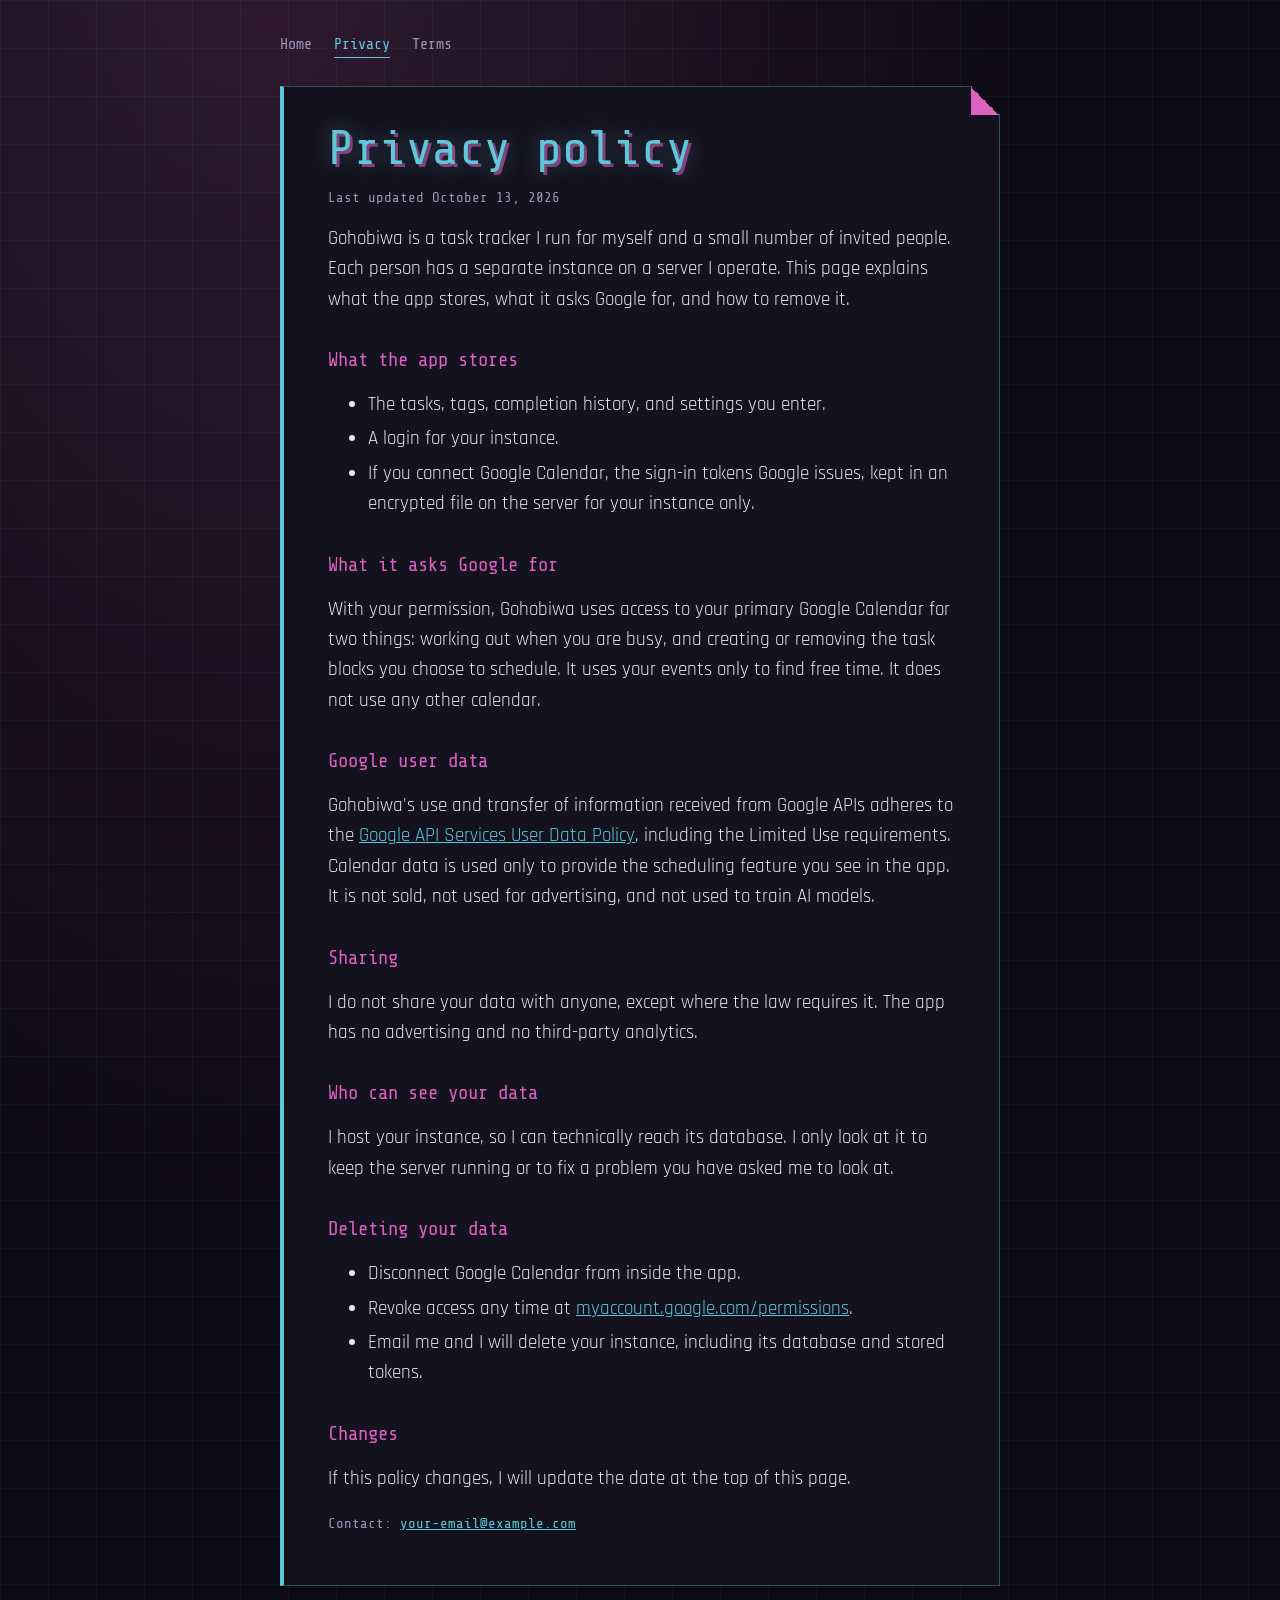
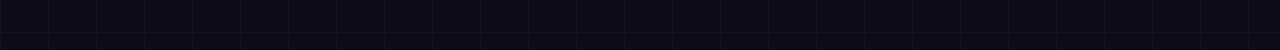
==== privacy.html @ ed5a4636 "Add files via upload" ====
<!doctype html>
<html lang="en">
<head>
<meta charset="utf-8">
<meta name="viewport" content="width=device-width, initial-scale=1">
<title>Privacy policy - Gohobiwa</title>
<link rel="preconnect" href="https://fonts.googleapis.com">
<link rel="preconnect" href="https://fonts.gstatic.com" crossorigin>
<link href="https://fonts.googleapis.com/css2?family=Rajdhani:wght@400;600&family=Share+Tech+Mono&display=swap" rel="stylesheet">
<link rel="stylesheet" href="style.css">
</head>
<body>
<div class="wrap">
<nav aria-label="Site">
<a href="index.html">Home</a>
<a href="privacy.html" aria-current="page">Privacy</a>
<a href="terms.html">Terms</a>
</nav>
<main>
<h1>Privacy policy</h1>
<p class="meta">Last updated October 13, 2026</p>
<p>Gohobiwa is a task tracker I run for myself and a small number of invited people. Each person has a separate instance on a server I operate. This page explains what the app stores, what it asks Google for, and how to remove it.</p>

<h2>What the app stores</h2>
<ul>
<li>The tasks, tags, completion history, and settings you enter.</li>
<li>A login for your instance.</li>
<li>If you connect Google Calendar, the sign-in tokens Google issues, kept in an encrypted file on the server for your instance only.</li>
</ul>

<h2>What it asks Google for</h2>
<p>With your permission, Gohobiwa uses access to your primary Google Calendar for two things: working out when you are busy, and creating or removing the task blocks you choose to schedule. It uses your events only to find free time. It does not use any other calendar.</p>

<h2>Google user data</h2>
<p>Gohobiwa's use and transfer of information received from Google APIs adheres to the <a href="https://developers.google.com/terms/api-services-user-data-policy">Google API Services User Data Policy</a>, including the Limited Use requirements. Calendar data is used only to provide the scheduling feature you see in the app. It is not sold, not used for advertising, and not used to train AI models.</p>

<h2>Sharing</h2>
<p>I do not share your data with anyone, except where the law requires it. The app has no advertising and no third-party analytics.</p>

<h2>Who can see your data</h2>
<p>I host your instance, so I can technically reach its database. I only look at it to keep the server running or to fix a problem you have asked me to look at.</p>

<h2>Deleting your data</h2>
<ul>
<li>Disconnect Google Calendar from inside the app.</li>
<li>Revoke access any time at <a href="https://myaccount.google.com/permissions">myaccount.google.com/permissions</a>.</li>
<li>Email me and I will delete your instance, including its database and stored tokens.</li>
</ul>

<h2>Changes</h2>
<p>If this policy changes, I will update the date at the top of this page.</p>

<footer>
<p>Contact: <a href="mailto:your-email@example.com">your-email@example.com</a></p>
</footer>
</main>
</div>
</body>
</html>
---- style.css ----
:root{--void:#0c0a14;--panel:#15121f;--cyan:#5ec8d8;--mag:#db62c0;--text:#e8e4f4;--dim:#9d97b5;color-scheme:dark}
*{box-sizing:border-box}
html{background:var(--void)}
body{margin:0;color:var(--text);font:400 19px/1.6 Rajdhani,"Segoe UI",system-ui,sans-serif;min-height:100vh;
background:linear-gradient(rgba(94,200,216,.05) 1px,transparent 1px) 0 0/48px 48px,linear-gradient(90deg,rgba(94,200,216,.05) 1px,transparent 1px) 0 0/48px 48px,radial-gradient(ellipse at 20% -10%,rgba(219,98,192,.18),transparent 55%),var(--void)}
.wrap{max-width:760px;margin:0 auto;padding:32px 20px 64px}
nav{display:flex;gap:22px;font:15px "Share Tech Mono",ui-monospace,Consolas,monospace;margin-bottom:28px}
nav a{color:var(--dim);text-decoration:none;padding:4px 0;border-bottom:1px solid transparent}
nav a:hover,nav a[aria-current]{color:var(--cyan);border-color:var(--cyan)}
a{color:var(--cyan)}
a:focus-visible{outline:2px solid var(--mag);outline-offset:3px}
main{position:relative;background:var(--panel);border:1px solid rgba(94,200,216,.35);border-left:4px solid var(--cyan);padding:36px clamp(20px,5vw,44px) 40px;clip-path:polygon(0 0,calc(100% - 28px) 0,100% 28px,100% 100%,0 100%);overflow:hidden}
main::after{content:"";position:absolute;top:0;right:0;width:28px;height:28px;background:linear-gradient(to bottom left,transparent 50%,var(--mag) 50%)}
main::before{content:"";position:absolute;left:0;right:0;top:0;height:2px;background:linear-gradient(90deg,transparent,var(--cyan),transparent);box-shadow:0 0 14px var(--cyan);animation:scan 1.4s ease-out both}
@keyframes scan{from{top:0;opacity:1}to{top:100%;opacity:0}}
@media (prefers-reduced-motion:reduce){main::before{display:none}}
h1{font:400 clamp(2.1rem,7vw,3rem)/1.1 "Share Tech Mono",ui-monospace,Consolas,monospace;color:var(--cyan);text-shadow:3px 3px 0 rgba(219,98,192,.55),0 0 22px rgba(94,200,216,.4);margin:0 0 12px}
h1.hero{font-size:clamp(2.8rem,11vw,4.6rem)}
h2{font:400 1.2rem "Share Tech Mono",ui-monospace,Consolas,monospace;color:var(--mag);margin:34px 0 8px}
p,li{max-width:66ch}
li{margin:4px 0}
.lead{font-size:1.45rem;line-height:1.35}
.meta,footer{color:var(--dim);font:14px "Share Tech Mono",ui-monospace,Consolas,monospace}
footer{margin-top:22px}
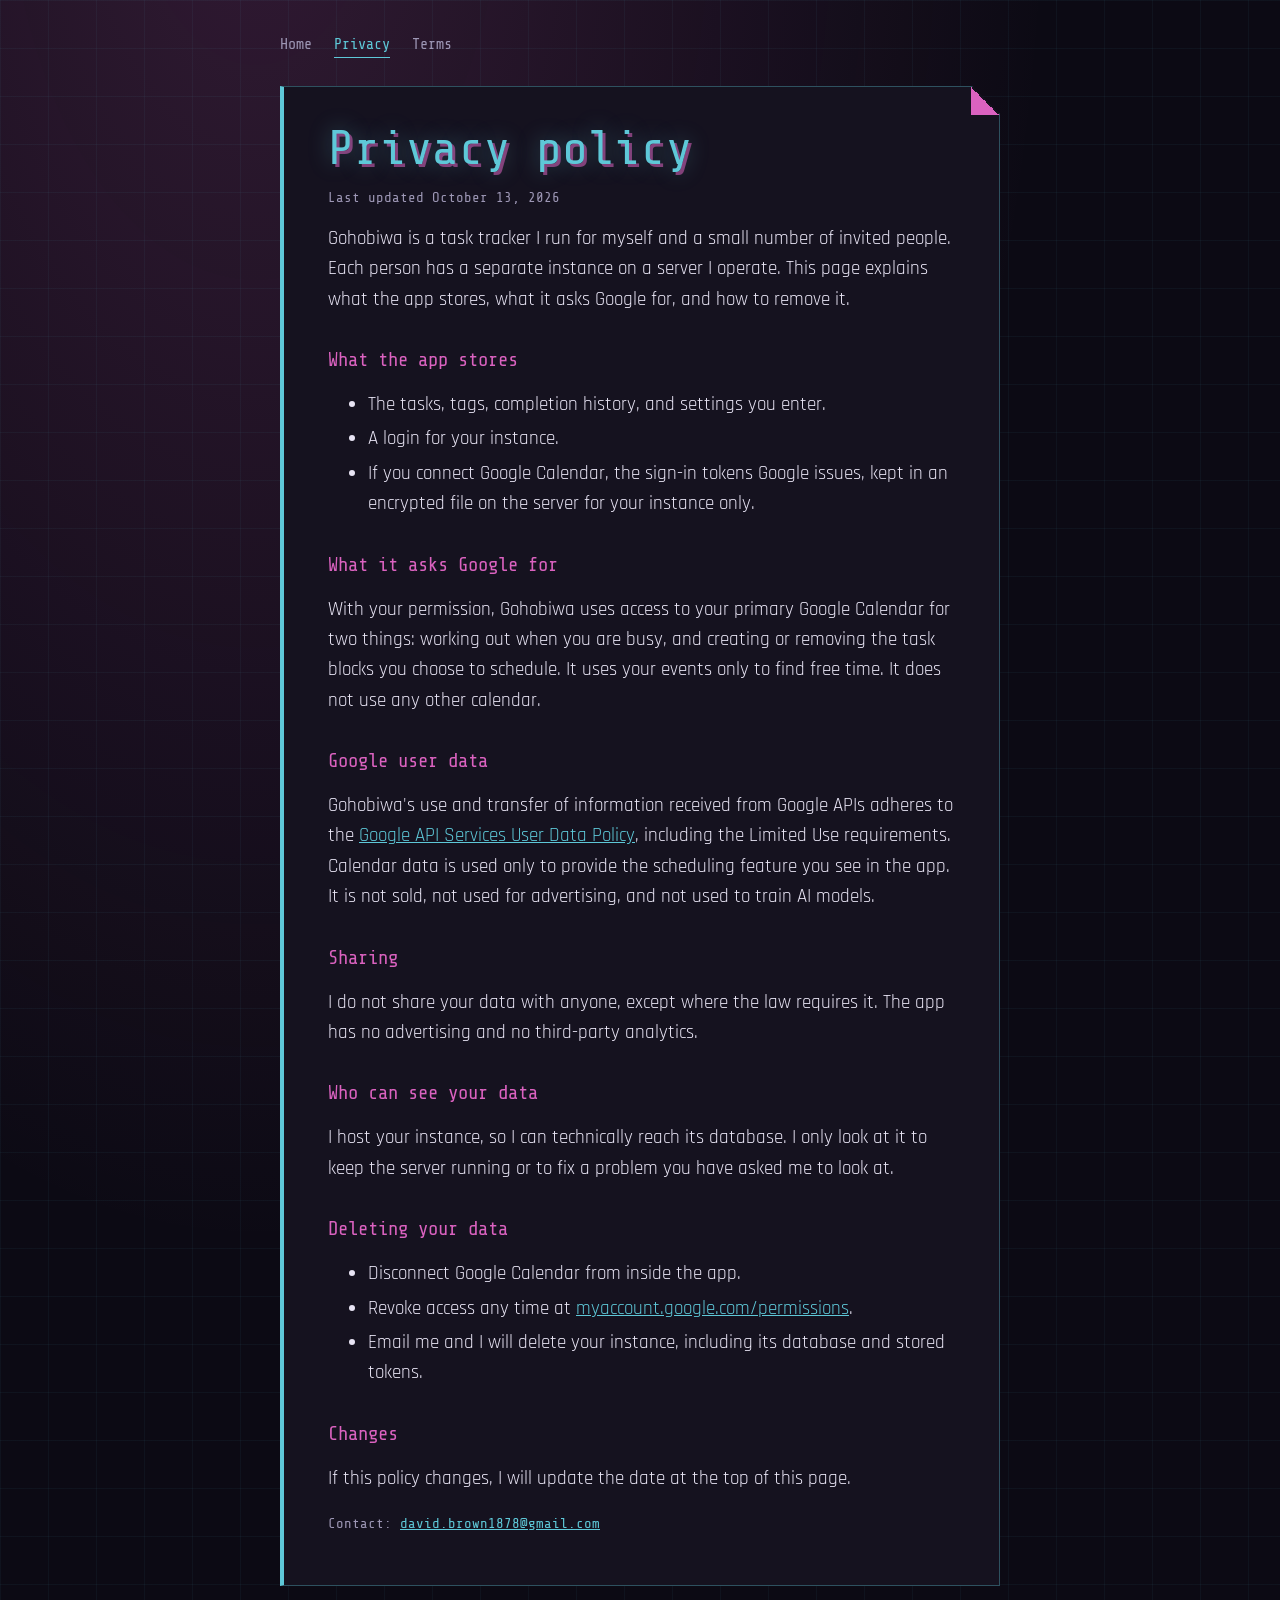
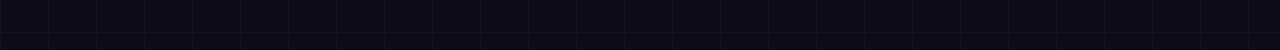
==== commit dedf50a8: "Update contact email in privacy policy" ====
--- a/privacy.html
+++ b/privacy.html
@@ -51,7 +51,7 @@
 <p>If this policy changes, I will update the date at the top of this page.</p>
 
 <footer>
-<p>Contact: <a href="mailto:your-email@example.com">your-email@example.com</a></p>
+<p>Contact: <a href="mailto:david.brown1878@gmail.com">david.brown1878@gmail.com</a></p>
 </footer>
 </main>
 </div>
